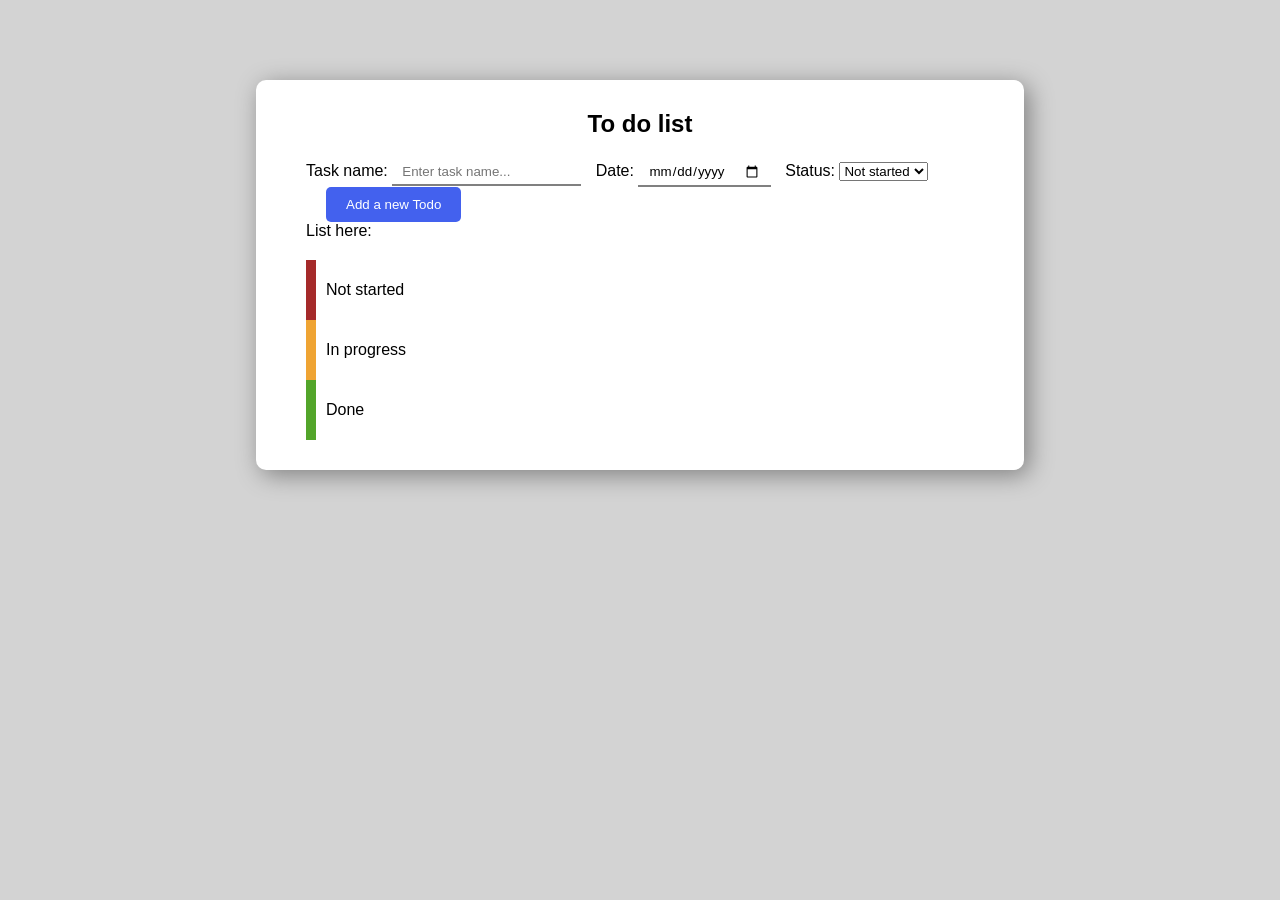
==== index.html @ 072dda9a "Todolist, but not completed" ====
<!DOCTYPE html>
<html lang="en">
  <head>
    <meta charset="UTF-8" />
    <meta http-equiv="X-UA-Compatible" content="IE=edge" />
    <meta name="viewport" content="width=device-width, initial-scale=1.0" />
    <link rel="stylesheet" href="style.css">
    <title>To do list</title>
  </head>
  <body>
    <section class="section">
    <h1 class="title">To do list</h1>
    <form action="">
      <label for="">Task name:</label>
      <input type="text" id="input-text" placeholder="Enter task name...">
      <label for="">Date:</label>
      <input type="date" id="input-date">
      <label for="">Status:</label>
      <select name="" id="input-option">
        <option value="Not started">Not started</option>
        <option value="In progress">In progress</option>
        <option value="Done">Done</option>
      </select>
      <input type="submit" name="" id="btn" value="Add a new Todo">
    </form>
    <label>List here:</label>
    <div id="box1">
      <p id="not-start-box"></p>
      <p id="not-start">Not started</p>
    </div>
    <div id="box2">
      <p id="in-prog-box"></p>
      <p id="in-prog">In progress</p>
    </div>
    <div id="box3">
      <p id="done-box"></p>
      <p id="done">Done</p>
    </div>
  </section>
  </body>
  <script src="javascript.js"></script>
</html>
---- style.css ----
*{
  margin: 0;
  box-sizing: border-box;
  font-family: sans-serif;
}
body{
  background-color: lightgray;
  display: flex;
  justify-content: center;
}
.title{
  text-align: center;
  margin-bottom: 20px;
}
.section{
  margin-top: 5rem;
  background-color: #fff;
  box-shadow: 5px 5px 25px gray ;
  padding: 30px 50px;
  border-radius: 10px;
  width: 60%;
}
#box1{
  display: flex;
  align-items: center;
  margin-top: 20px;
}
#not-start-box{
  width: 10px;
  height: 60px;
  background-color: brown;
  margin-right: 10px;
}

#box2{
  display: flex;
  align-items: center;
}
#in-prog-box{
  width: 10px;
  height: 60px;
  background-color: rgb(239, 164, 51);
  margin-right: 10px;
}

#box3{
  display: flex;
  align-items: center;
}
#done-box{
  width: 10px;
  height: 60px;
  background-color: rgb(83, 165, 42);
  margin-right: 10px;
}

.del-btn{
  background-color: rgb(214, 33, 33);
  padding: 7px 20px;
  border: none;
  border-radius: 5px;
  color: #fff;
  transition: .2s ease-in-out;
  cursor: pointer;
  margin-left: 10px;
}
.del-btn:hover{
  background-color: brown;
}

#new-start{
  display: flex;
  height: 60px;
  width: 55%;
  background-color: #fff;
  align-items: center;
  border-radius: 10px;
}
#input-text{
  border: none;
  outline: none;
  border-bottom: 2px solid gray;
  margin-right: 10px;
  padding: 5px 10px;
}
#input-date{
  border: none;
  outline: none;
  border-bottom: 2px solid gray;
  margin-right: 10px;
  padding: 5px 10px;
}
#btn{
  background-color:#4361ee ;
  color: #fff;
  border: none;
  border-radius: 5px;
  padding: 10px 20px;
  margin-left: 20px;
  cursor: pointer;
  transition: .3s ease-in-out;
}
#btn:hover{
  background-color: #3a0ca3;
}
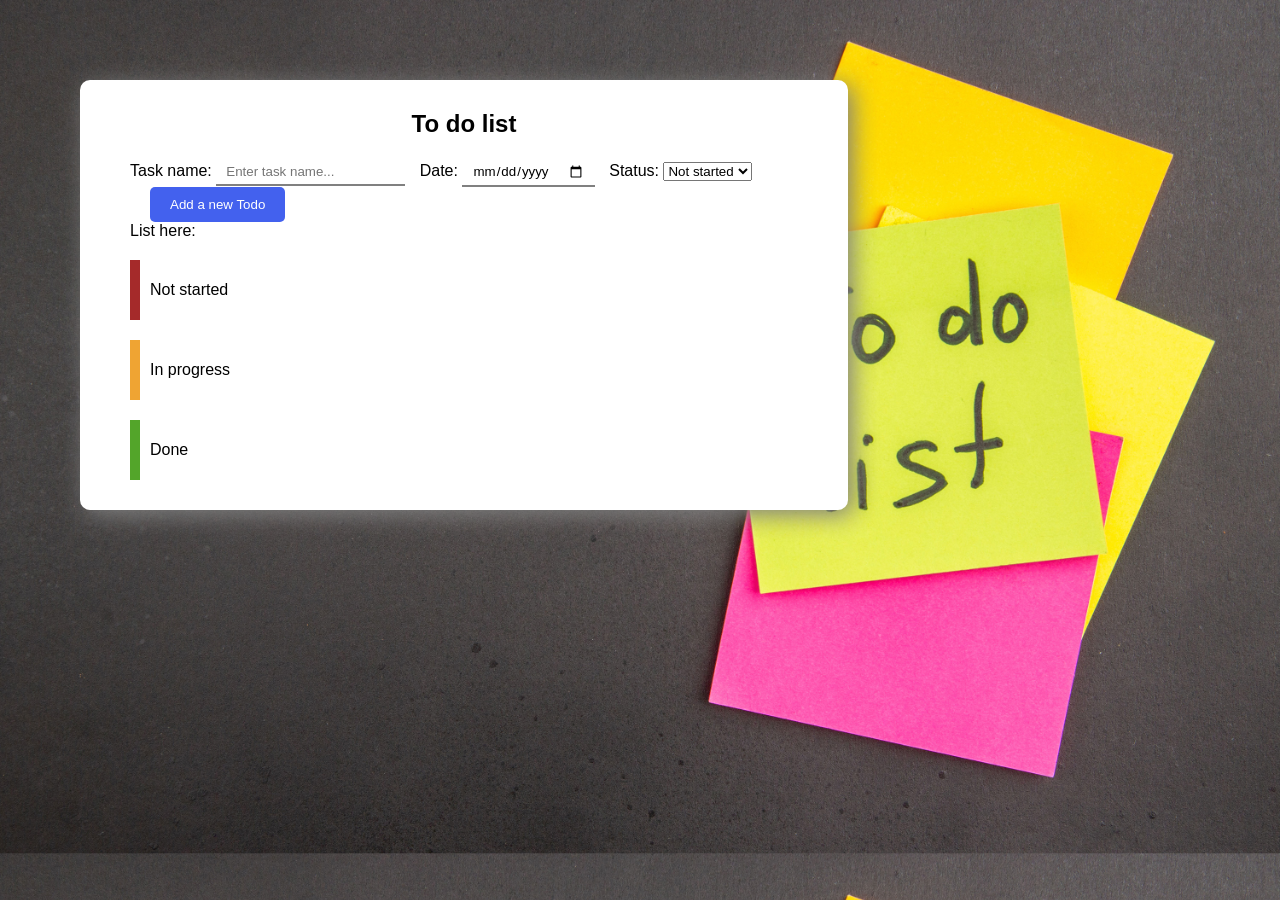
==== commit aa312c4b: "completed todoList task" ====
--- a/index.html
+++ b/index.html
@@ -4,39 +4,38 @@
     <meta charset="UTF-8" />
     <meta http-equiv="X-UA-Compatible" content="IE=edge" />
     <meta name="viewport" content="width=device-width, initial-scale=1.0" />
-    <link rel="stylesheet" href="style.css">
+    <link rel="stylesheet" href="style.css" />
     <title>To do list</title>
   </head>
   <body>
     <section class="section">
-    <h1 class="title">To do list</h1>
-    <form action="">
-      <label for="">Task name:</label>
-      <input type="text" id="input-text" placeholder="Enter task name...">
-      <label for="">Date:</label>
-      <input type="date" id="input-date">
-      <label for="">Status:</label>
-      <select name="" id="input-option">
-        <option value="Not started">Not started</option>
-        <option value="In progress">In progress</option>
-        <option value="Done">Done</option>
-      </select>
-      <input type="submit" name="" id="btn" value="Add a new Todo">
-    </form>
-    <label>List here:</label>
-    <div id="box1">
-      <p id="not-start-box"></p>
-      <p id="not-start">Not started</p>
-    </div>
-    <div id="box2">
-      <p id="in-prog-box"></p>
-      <p id="in-prog">In progress</p>
-    </div>
-    <div id="box3">
-      <p id="done-box"></p>
-      <p id="done">Done</p>
-    </div>
-  </section>
+      <h1 class="title">To do list</h1>
+      <form action="">
+        <label>Task name:</label>
+        <input type="text" id="input-text" placeholder="Enter task name..." />
+        <label>Date:</label>
+        <input type="date" id="input-date" />
+        <label>Status:</label>
+        <select name="" id="input-status">
+          <option value="not-started">Not started</option>
+          <option value="in-progress">In progress</option>
+          <option value="done">Done</option>
+        </select>
+        <input type="submit" id="btn" value="Add a new Todo" />
+      </form>
+      <label>List here:</label>
+
+      <div id="todoList"></div>
+      <div id="box1">
+        <p id="not-start">Not started</p>
+      </div>
+      <div id="box2">
+        <p id="in-prog">In progress</p>
+      </div>
+      <div id="box3">
+        <p id="done">Done</p>
+      </div>
+    </section>
   </body>
   <script src="javascript.js"></script>
 </html>
--- a/style.css
+++ b/style.css
@@ -5,8 +5,9 @@
 }
 body{
   background-color: lightgray;
-  display: flex;
-  justify-content: center;
+  background-image: url('./img/back.jpg');
+  background-size: cover;
+
 }
 .title{
   text-align: center;
@@ -19,39 +20,33 @@
   padding: 30px 50px;
   border-radius: 10px;
   width: 60%;
+  margin-left: 5rem;
 }
 #box1{
   display: flex;
+  height: 60px;
   align-items: center;
   margin-top: 20px;
-}
-#not-start-box{
-  width: 10px;
-  height: 60px;
-  background-color: brown;
-  margin-right: 10px;
+  border-left:10px solid brown;
+  padding-left: 10px;
 }
 
 #box2{
   display: flex;
+  height: 60px;
   align-items: center;
-}
-#in-prog-box{
-  width: 10px;
-  height: 60px;
-  background-color: rgb(239, 164, 51);
-  margin-right: 10px;
+  margin-top: 20px;
+  border-left:10px solid rgb(239, 164, 51);
+  padding-left: 10px;
 }
 
 #box3{
   display: flex;
+  height: 60px;
   align-items: center;
-}
-#done-box{
-  width: 10px;
-  height: 60px;
-  background-color: rgb(83, 165, 42);
-  margin-right: 10px;
+  margin-top: 20px;
+  border-left:10px solid  rgb(83, 165, 42);
+  padding-left: 10px;
 }
 
 .del-btn{
@@ -102,4 +97,44 @@
 }
 #btn:hover{
   background-color: #3a0ca3;
+}
+.not-started{
+  display: flex;
+  width:fit-content;
+  height: 60px;
+  align-items: center;
+  margin-top: 20px;
+  padding:0 20px;
+  border-top: 2px solid lightgray;
+  border-right: 2px solid lightgray;
+  border-bottom: 2px solid lightgray;
+  border-radius: 0 15px 15px 0;
+  border-left:10px solid brown;
+}
+
+.in-progress{
+  display: flex;
+  width:fit-content;
+  height: 60px;
+  align-items: center;
+  margin-top: 20px;
+  padding:0 20px;
+  border-top: 2px solid lightgray;
+  border-right: 2px solid lightgray;
+  border-bottom: 2px solid lightgray;
+  border-radius: 0 15px 15px 0;
+  border-left:10px solid rgb(239, 164, 51);
+}
+.done{
+  display: flex;
+  width:fit-content;
+  height: 60px;
+  align-items: center;
+  margin-top: 20px;
+  padding:0 20px;
+  border-top: 2px solid lightgray;
+  border-right: 2px solid lightgray;
+  border-bottom: 2px solid lightgray;
+  border-radius: 0 15px 15px 0;
+  border-left:10px solid rgb(83, 165, 42);
 }
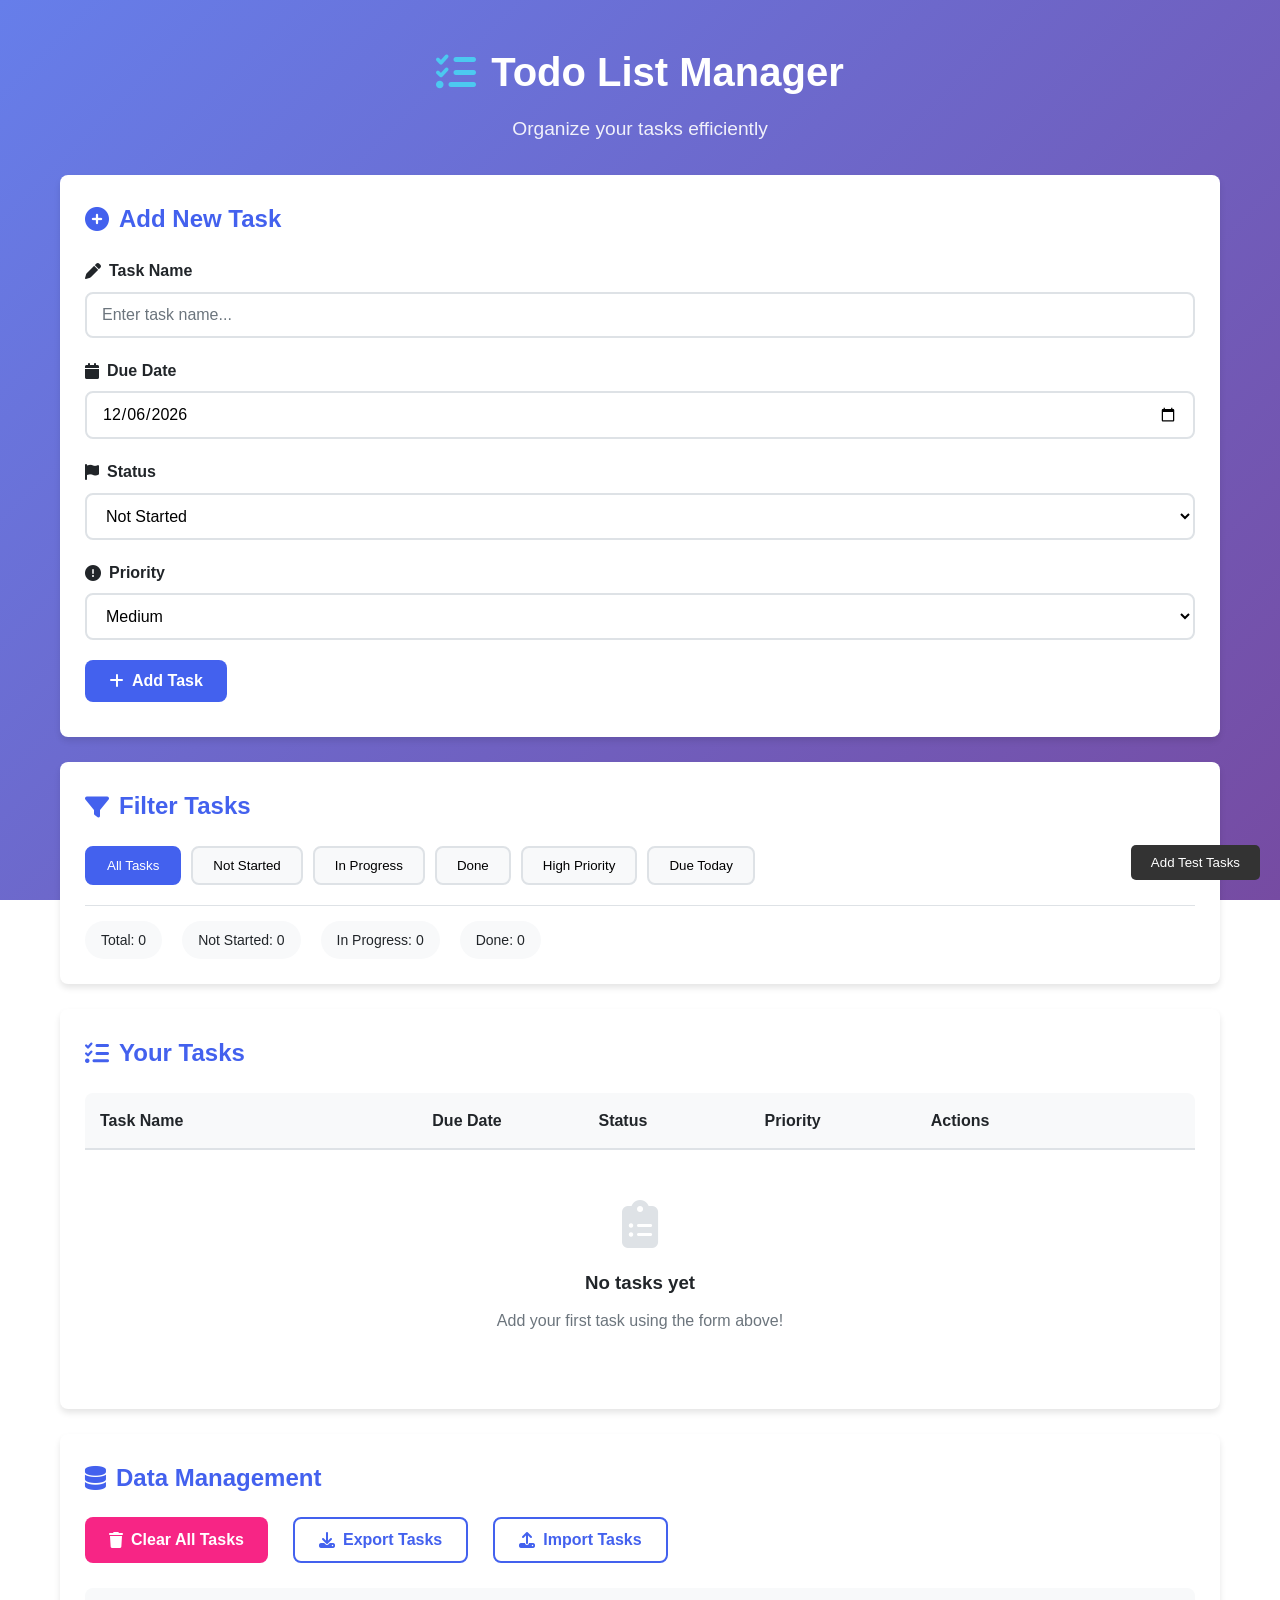
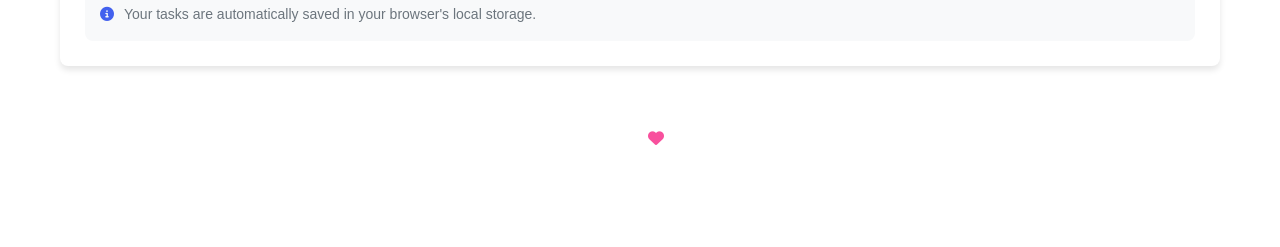
==== commit c5194962: "upgrade app by adding more features" ====
--- a/index.html
+++ b/index.html
@@ -1,41 +1,184 @@
-<!DOCTYPE html>
+<!doctype html>
 <html lang="en">
   <head>
     <meta charset="UTF-8" />
     <meta http-equiv="X-UA-Compatible" content="IE=edge" />
     <meta name="viewport" content="width=device-width, initial-scale=1.0" />
     <link rel="stylesheet" href="style.css" />
-    <title>To do list</title>
+    <link
+      rel="stylesheet"
+      href="https://cdnjs.cloudflare.com/ajax/libs/font-awesome/6.4.0/css/all.min.css"
+    />
+    <title>Todo List Manager</title>
   </head>
   <body>
-    <section class="section">
-      <h1 class="title">To do list</h1>
-      <form action="">
-        <label>Task name:</label>
-        <input type="text" id="input-text" placeholder="Enter task name..." />
-        <label>Date:</label>
-        <input type="date" id="input-date" />
-        <label>Status:</label>
-        <select name="" id="input-status">
-          <option value="not-started">Not started</option>
-          <option value="in-progress">In progress</option>
-          <option value="done">Done</option>
-        </select>
-        <input type="submit" id="btn" value="Add a new Todo" />
-      </form>
-      <label>List here:</label>
+    <div class="container">
+      <header class="header">
+        <h1 class="title"><i class="fas fa-tasks"></i> Todo List Manager</h1>
+        <p class="subtitle">Organize your tasks efficiently</p>
+      </header>
 
-      <div id="todoList"></div>
-      <div id="box1">
-        <p id="not-start">Not started</p>
+      <main class="main-content">
+        <section class="input-section card">
+          <h2><i class="fas fa-plus-circle"></i> Add New Task</h2>
+          <form id="todo-form">
+            <div class="form-group">
+              <label for="input-text"
+                ><i class="fas fa-pen"></i> Task Name</label
+              >
+              <input
+                type="text"
+                id="input-text"
+                placeholder="Enter task name..."
+                required
+              />
+            </div>
+
+            <div class="form-group">
+              <label for="input-date"
+                ><i class="fas fa-calendar"></i> Due Date</label
+              >
+              <input type="date" id="input-date" required />
+            </div>
+
+            <div class="form-group">
+              <label for="input-status"
+                ><i class="fas fa-flag"></i> Status</label
+              >
+              <select id="input-status">
+                <option value="not-started">Not Started</option>
+                <option value="in-progress">In Progress</option>
+                <option value="done">Done</option>
+              </select>
+            </div>
+
+            <div class="form-group">
+              <label for="input-priority"
+                ><i class="fas fa-exclamation-circle"></i> Priority</label
+              >
+              <select id="input-priority">
+                <option value="low">Low</option>
+                <option value="medium" selected>Medium</option>
+                <option value="high">High</option>
+              </select>
+            </div>
+
+            <button type="submit" id="btn-add" class="btn btn-primary">
+              <i class="fas fa-plus"></i> Add Task
+            </button>
+            <button
+              type="button"
+              id="btn-update"
+              class="btn btn-secondary"
+              style="display: none"
+            >
+              <i class="fas fa-save"></i> Update Task
+            </button>
+            <button
+              type="button"
+              id="btn-cancel"
+              class="btn btn-outline"
+              style="display: none"
+            >
+              <i class="fas fa-times"></i> Cancel
+            </button>
+          </form>
+        </section>
+
+        <section class="filters-section card">
+          <h2><i class="fas fa-filter"></i> Filter Tasks</h2>
+          <div class="filter-buttons">
+            <button class="filter-btn active" data-filter="all">
+              All Tasks
+            </button>
+            <button class="filter-btn" data-filter="not-started">
+              Not Started
+            </button>
+            <button class="filter-btn" data-filter="in-progress">
+              In Progress
+            </button>
+            <button class="filter-btn" data-filter="done">Done</button>
+            <button class="filter-btn" data-filter="high">High Priority</button>
+            <button class="filter-btn" data-filter="today">Due Today</button>
+          </div>
+          <div class="stats">
+            <span id="total-tasks">Total: 0</span>
+            <span id="not-started-count">Not Started: 0</span>
+            <span id="in-progress-count">In Progress: 0</span>
+            <span id="done-count">Done: 0</span>
+          </div>
+        </section>
+
+        <section class="tasks-section card">
+          <h2><i class="fas fa-list-check"></i> Your Tasks</h2>
+          <div class="tasks-container">
+            <div class="tasks-header">
+              <div class="task-header-item">Task Name</div>
+              <div class="task-header-item">Due Date</div>
+              <div class="task-header-item">Status</div>
+              <div class="task-header-item">Priority</div>
+              <div class="task-header-item">Actions</div>
+            </div>
+            <div id="todoList" class="tasks-list">
+              <!-- Tasks will be dynamically inserted here -->
+            </div>
+          </div>
+
+          <div class="empty-state" id="empty-state">
+            <i class="fas fa-clipboard-list fa-3x"></i>
+            <h3>No tasks yet</h3>
+            <p>Add your first task using the form above!</p>
+          </div>
+        </section>
+
+        <section class="storage-section card">
+          <h2><i class="fas fa-database"></i> Data Management</h2>
+          <div class="storage-controls">
+            <button id="btn-clear-all" class="btn btn-danger">
+              <i class="fas fa-trash"></i> Clear All Tasks
+            </button>
+            <button id="btn-export" class="btn btn-outline">
+              <i class="fas fa-download"></i> Export Tasks
+            </button>
+            <button id="btn-import" class="btn btn-outline">
+              <i class="fas fa-upload"></i> Import Tasks
+            </button>
+          </div>
+          <p class="storage-info">
+            <i class="fas fa-info-circle"></i> Your tasks are automatically
+            saved in your browser's local storage.
+          </p>
+        </section>
+      </main>
+
+      <footer class="footer">
+        <p>
+          Todo List App &copy; 2023 | Created with
+          <i class="fas fa-heart"></i> using HTML, CSS & JavaScript
+        </p>
+        <p>Tasks stored locally in your browser</p>
+      </footer>
+    </div>
+
+    <!-- Import Modal -->
+    <div id="import-modal" class="modal">
+      <div class="modal-content">
+        <span class="close">&times;</span>
+        <h2><i class="fas fa-upload"></i> Import Tasks</h2>
+        <p>Paste your exported tasks JSON data:</p>
+        <textarea
+          id="import-data"
+          placeholder="Paste JSON data here..."
+        ></textarea>
+        <div class="modal-buttons">
+          <button id="btn-confirm-import" class="btn btn-primary">
+            Import
+          </button>
+          <button id="btn-cancel-import" class="btn btn-outline">Cancel</button>
+        </div>
       </div>
-      <div id="box2">
-        <p id="in-prog">In progress</p>
-      </div>
-      <div id="box3">
-        <p id="done">Done</p>
-      </div>
-    </section>
+    </div>
+
+    <script src="javascript.js"></script>
   </body>
-  <script src="javascript.js"></script>
 </html>
--- a/style.css
+++ b/style.css
@@ -1,140 +1,565 @@
-*{
+/* Reset and Base Styles */
+* {
   margin: 0;
+  padding: 0;
   box-sizing: border-box;
-  font-family: sans-serif;
-}
-body{
-  background-color: lightgray;
-  background-image: url('./img/back.jpg');
-  background-size: cover;
-
-}
-.title{
+  font-family: "Segoe UI", Tahoma, Geneva, Verdana, sans-serif;
+}
+
+:root {
+  --primary-color: #4361ee;
+  --primary-dark: #3a0ca3;
+  --secondary-color: #7209b7;
+  --success-color: #4cc9f0;
+  --danger-color: #f72585;
+  --warning-color: #ff9e00;
+  --light-color: #f8f9fa;
+  --dark-color: #212529;
+  --gray-color: #6c757d;
+  --border-color: #dee2e6;
+  --shadow: 0 4px 6px rgba(0, 0, 0, 0.1);
+  --shadow-lg: 0 10px 15px rgba(0, 0, 0, 0.1);
+  --border-radius: 8px;
+  --transition: all 0.3s ease;
+}
+
+body {
+  background: linear-gradient(135deg, #667eea 0%, #764ba2 100%);
+  background-attachment: fixed;
+  color: var(--dark-color);
+  line-height: 1.6;
+  min-height: 100vh;
+  padding: 20px;
+}
+
+/* Container */
+.container {
+  max-width: 1200px;
+  margin: 0 auto;
+  padding: 20px;
+}
+
+/* Header */
+.header {
   text-align: center;
+  margin-bottom: 30px;
+  color: white;
+}
+
+.title {
+  font-size: 2.5rem;
+  margin-bottom: 10px;
+  display: flex;
+  align-items: center;
+  justify-content: center;
+  gap: 15px;
+}
+
+.title i {
+  color: var(--success-color);
+}
+
+.subtitle {
+  font-size: 1.2rem;
+  opacity: 0.9;
   margin-bottom: 20px;
 }
-.section{
-  margin-top: 5rem;
-  background-color: #fff;
-  box-shadow: 5px 5px 25px gray ;
-  padding: 30px 50px;
-  border-radius: 10px;
-  width: 60%;
-  margin-left: 5rem;
-}
-#box1{
-  display: flex;
-  height: 60px;
-  align-items: center;
+
+/* Card */
+.card {
+  background: white;
+  border-radius: var(--border-radius);
+  box-shadow: var(--shadow);
+  padding: 25px;
+  margin-bottom: 25px;
+  transition: var(--transition);
+}
+
+.card:hover {
+  box-shadow: var(--shadow-lg);
+  transform: translateY(-2px);
+}
+
+.card h2 {
+  color: var(--primary-color);
+  margin-bottom: 20px;
+  display: flex;
+  align-items: center;
+  gap: 10px;
+  font-size: 1.5rem;
+}
+
+/* Form */
+.form-group {
+  margin-bottom: 20px;
+}
+
+.form-group label {
+  display: block;
+  margin-bottom: 8px;
+  font-weight: 600;
+  color: var(--dark-color);
+  display: flex;
+  align-items: center;
+  gap: 8px;
+}
+
+.form-group input,
+.form-group select {
+  width: 100%;
+  padding: 12px 15px;
+  border: 2px solid var(--border-color);
+  border-radius: var(--border-radius);
+  font-size: 16px;
+  transition: var(--transition);
+  background: white;
+}
+
+.form-group input:focus,
+.form-group select:focus {
+  outline: none;
+  border-color: var(--primary-color);
+  box-shadow: 0 0 0 3px rgba(67, 97, 238, 0.2);
+}
+
+.form-group input::placeholder {
+  color: var(--gray-color);
+}
+
+/* Buttons */
+.btn {
+  padding: 12px 24px;
+  border: none;
+  border-radius: var(--border-radius);
+  font-size: 16px;
+  font-weight: 600;
+  cursor: pointer;
+  transition: var(--transition);
+  display: inline-flex;
+  align-items: center;
+  justify-content: center;
+  gap: 8px;
+  margin-right: 10px;
+  margin-bottom: 10px;
+}
+
+.btn-primary {
+  background-color: var(--primary-color);
+  color: white;
+}
+
+.btn-primary:hover {
+  background-color: var(--primary-dark);
+  transform: translateY(-2px);
+}
+
+.btn-secondary {
+  background-color: var(--secondary-color);
+  color: white;
+}
+
+.btn-secondary:hover {
+  background-color: #5a08a3;
+  transform: translateY(-2px);
+}
+
+.btn-danger {
+  background-color: var(--danger-color);
+  color: white;
+}
+
+.btn-danger:hover {
+  background-color: #d1146a;
+  transform: translateY(-2px);
+}
+
+.btn-outline {
+  background-color: transparent;
+  color: var(--primary-color);
+  border: 2px solid var(--primary-color);
+}
+
+.btn-outline:hover {
+  background-color: var(--primary-color);
+  color: white;
+  transform: translateY(-2px);
+}
+
+.btn-sm {
+  padding: 6px 12px;
+  font-size: 14px;
+  margin: 0 4px;
+}
+
+/* Filters Section */
+.filter-buttons {
+  display: flex;
+  flex-wrap: wrap;
+  gap: 10px;
+  margin-bottom: 20px;
+}
+
+.filter-btn {
+  padding: 10px 20px;
+  background-color: var(--light-color);
+  border: 2px solid var(--border-color);
+  border-radius: var(--border-radius);
+  cursor: pointer;
+  transition: var(--transition);
+  font-weight: 500;
+}
+
+.filter-btn:hover {
+  background-color: var(--primary-color);
+  color: white;
+  border-color: var(--primary-color);
+}
+
+.filter-btn.active {
+  background-color: var(--primary-color);
+  color: white;
+  border-color: var(--primary-color);
+}
+
+.stats {
+  display: flex;
+  flex-wrap: wrap;
+  gap: 20px;
+  margin-top: 15px;
+  padding-top: 15px;
+  border-top: 1px solid var(--border-color);
+}
+
+.stats span {
+  background-color: var(--light-color);
+  padding: 8px 16px;
+  border-radius: 20px;
+  font-weight: 500;
+  font-size: 14px;
+}
+
+/* Tasks Section */
+.tasks-container {
+  overflow-x: auto;
+}
+
+.tasks-header {
+  display: grid;
+  grid-template-columns: 2fr 1fr 1fr 1fr 1.5fr;
+  background-color: var(--light-color);
+  padding: 15px;
+  border-radius: var(--border-radius) var(--border-radius) 0 0;
+  font-weight: 600;
+  color: var(--dark-color);
+  border-bottom: 2px solid var(--border-color);
+}
+
+.tasks-list {
+  min-height: 200px;
+}
+
+.task-item {
+  display: grid;
+  grid-template-columns: 2fr 1fr 1fr 1fr 1.5fr;
+  padding: 15px;
+  border-bottom: 1px solid var(--border-color);
+  align-items: center;
+  transition: var(--transition);
+}
+
+.task-item:hover {
+  background-color: rgba(67, 97, 238, 0.05);
+}
+
+.task-item:last-child {
+  border-bottom: none;
+}
+
+.task-name {
+  font-weight: 500;
+  display: flex;
+  align-items: center;
+  gap: 10px;
+}
+
+.task-name i {
+  color: var(--gray-color);
+}
+
+.task-date {
+  color: var(--gray-color);
+  font-size: 14px;
+}
+
+.task-status {
+  padding: 6px 12px;
+  border-radius: 20px;
+  font-size: 14px;
+  font-weight: 500;
+  text-align: center;
+  width: fit-content;
+}
+
+.status-not-started {
+  background-color: #ffcdd2;
+  color: #c62828;
+}
+
+.status-in-progress {
+  background-color: #fff3cd;
+  color: #856404;
+}
+
+.status-done {
+  background-color: #d4edda;
+  color: #155724;
+}
+
+.task-priority {
+  padding: 6px 12px;
+  border-radius: 20px;
+  font-size: 14px;
+  font-weight: 500;
+  text-align: center;
+  width: fit-content;
+}
+
+.priority-low {
+  background-color: #e8f5e9;
+  color: #2e7d32;
+}
+
+.priority-medium {
+  background-color: #fff3e0;
+  color: #ef6c00;
+}
+
+.priority-high {
+  background-color: #ffebee;
+  color: #d32f2f;
+}
+
+.task-actions {
+  display: flex;
+  gap: 8px;
+  flex-wrap: wrap;
+}
+
+/* Empty State */
+.empty-state {
+  text-align: center;
+  padding: 50px 20px;
+  color: var(--gray-color);
+}
+
+.empty-state i {
+  margin-bottom: 20px;
+  color: var(--border-color);
+}
+
+.empty-state h3 {
+  margin-bottom: 10px;
+  color: var(--dark-color);
+}
+
+/* Storage Section */
+.storage-controls {
+  display: flex;
+  flex-wrap: wrap;
+  gap: 15px;
+  margin-bottom: 15px;
+}
+
+.storage-info {
+  background-color: var(--light-color);
+  padding: 15px;
+  border-radius: var(--border-radius);
+  font-size: 14px;
+  color: var(--gray-color);
+  display: flex;
+  align-items: center;
+  gap: 10px;
+}
+
+.storage-info i {
+  color: var(--primary-color);
+}
+
+/* Footer */
+.footer {
+  text-align: center;
+  margin-top: 40px;
+  color: white;
+  padding: 20px;
+  opacity: 0.8;
+}
+
+.footer p {
+  margin-bottom: 5px;
+}
+
+.footer i {
+  color: var(--danger-color);
+}
+
+/* Modal */
+.modal {
+  display: none;
+  position: fixed;
+  z-index: 1000;
+  left: 0;
+  top: 0;
+  width: 100%;
+  height: 100%;
+  background-color: rgba(0, 0, 0, 0.5);
+  justify-content: center;
+  align-items: center;
+}
+
+.modal-content {
+  background-color: white;
+  padding: 30px;
+  border-radius: var(--border-radius);
+  width: 90%;
+  max-width: 500px;
+  box-shadow: var(--shadow-lg);
+  position: relative;
+}
+
+.close {
+  position: absolute;
+  right: 20px;
+  top: 15px;
+  font-size: 28px;
+  cursor: pointer;
+  color: var(--gray-color);
+}
+
+.close:hover {
+  color: var(--dark-color);
+}
+
+.modal-buttons {
+  display: flex;
+  gap: 10px;
   margin-top: 20px;
-  border-left:10px solid brown;
-  padding-left: 10px;
-}
-
-#box2{
-  display: flex;
-  height: 60px;
-  align-items: center;
-  margin-top: 20px;
-  border-left:10px solid rgb(239, 164, 51);
-  padding-left: 10px;
-}
-
-#box3{
-  display: flex;
-  height: 60px;
-  align-items: center;
-  margin-top: 20px;
-  border-left:10px solid  rgb(83, 165, 42);
-  padding-left: 10px;
-}
-
-.del-btn{
-  background-color: rgb(214, 33, 33);
-  padding: 7px 20px;
-  border: none;
-  border-radius: 5px;
-  color: #fff;
-  transition: .2s ease-in-out;
-  cursor: pointer;
-  margin-left: 10px;
-}
-.del-btn:hover{
-  background-color: brown;
-}
-
-#new-start{
-  display: flex;
-  height: 60px;
-  width: 55%;
-  background-color: #fff;
-  align-items: center;
-  border-radius: 10px;
-}
-#input-text{
-  border: none;
-  outline: none;
-  border-bottom: 2px solid gray;
-  margin-right: 10px;
-  padding: 5px 10px;
-}
-#input-date{
-  border: none;
-  outline: none;
-  border-bottom: 2px solid gray;
-  margin-right: 10px;
-  padding: 5px 10px;
-}
-#btn{
-  background-color:#4361ee ;
-  color: #fff;
-  border: none;
-  border-radius: 5px;
-  padding: 10px 20px;
-  margin-left: 20px;
-  cursor: pointer;
-  transition: .3s ease-in-out;
-}
-#btn:hover{
-  background-color: #3a0ca3;
-}
-.not-started{
-  display: flex;
-  width:fit-content;
-  height: 60px;
-  align-items: center;
-  margin-top: 20px;
-  padding:0 20px;
-  border-top: 2px solid lightgray;
-  border-right: 2px solid lightgray;
-  border-bottom: 2px solid lightgray;
-  border-radius: 0 15px 15px 0;
-  border-left:10px solid brown;
-}
-
-.in-progress{
-  display: flex;
-  width:fit-content;
-  height: 60px;
-  align-items: center;
-  margin-top: 20px;
-  padding:0 20px;
-  border-top: 2px solid lightgray;
-  border-right: 2px solid lightgray;
-  border-bottom: 2px solid lightgray;
-  border-radius: 0 15px 15px 0;
-  border-left:10px solid rgb(239, 164, 51);
-}
-.done{
-  display: flex;
-  width:fit-content;
-  height: 60px;
-  align-items: center;
-  margin-top: 20px;
-  padding:0 20px;
-  border-top: 2px solid lightgray;
-  border-right: 2px solid lightgray;
-  border-bottom: 2px solid lightgray;
-  border-radius: 0 15px 15px 0;
-  border-left:10px solid rgb(83, 165, 42);
-}+}
+
+#import-data {
+  width: 100%;
+  height: 150px;
+  padding: 15px;
+  border: 2px solid var(--border-color);
+  border-radius: var(--border-radius);
+  font-family: monospace;
+  font-size: 14px;
+  resize: vertical;
+  margin-top: 10px;
+}
+
+/* Responsive Design */
+@media (max-width: 768px) {
+  .container {
+    padding: 10px;
+  }
+
+  .title {
+    font-size: 2rem;
+  }
+
+  .card {
+    padding: 20px;
+  }
+
+  .tasks-header,
+  .task-item {
+    grid-template-columns: 1fr;
+    gap: 10px;
+  }
+
+  .task-header-item {
+    display: none;
+  }
+
+  .task-item {
+    border: 1px solid var(--border-color);
+    border-radius: var(--border-radius);
+    margin-bottom: 15px;
+    padding: 20px;
+  }
+
+  .filter-buttons {
+    justify-content: center;
+  }
+
+  .stats {
+    justify-content: center;
+  }
+
+  .btn {
+    width: 100%;
+    margin-right: 0;
+  }
+
+  .modal-content {
+    width: 95%;
+    padding: 20px;
+  }
+}
+
+@media (max-width: 480px) {
+  .title {
+    font-size: 1.8rem;
+    flex-direction: column;
+    gap: 10px;
+  }
+
+  .filter-buttons {
+    flex-direction: column;
+  }
+
+  .filter-btn {
+    width: 100%;
+  }
+
+  .storage-controls {
+    flex-direction: column;
+  }
+}
+
+/* Animation for task actions */
+@keyframes fadeIn {
+  from {
+    opacity: 0;
+    transform: translateY(10px);
+  }
+  to {
+    opacity: 1;
+    transform: translateY(0);
+  }
+}
+
+.task-item {
+  animation: fadeIn 0.3s ease-out;
+}
+
+/* Status color indicators */
+.status-indicator {
+  width: 12px;
+  height: 12px;
+  border-radius: 50%;
+  display: inline-block;
+  margin-right: 8px;
+}
+
+.status-not-started .status-indicator {
+  background-color: #c62828;
+}
+
+.status-in-progress .status-indicator {
+  background-color: #ff9800;
+}
+
+.status-done .status-indicator {
+  background-color: #4caf50;
+}
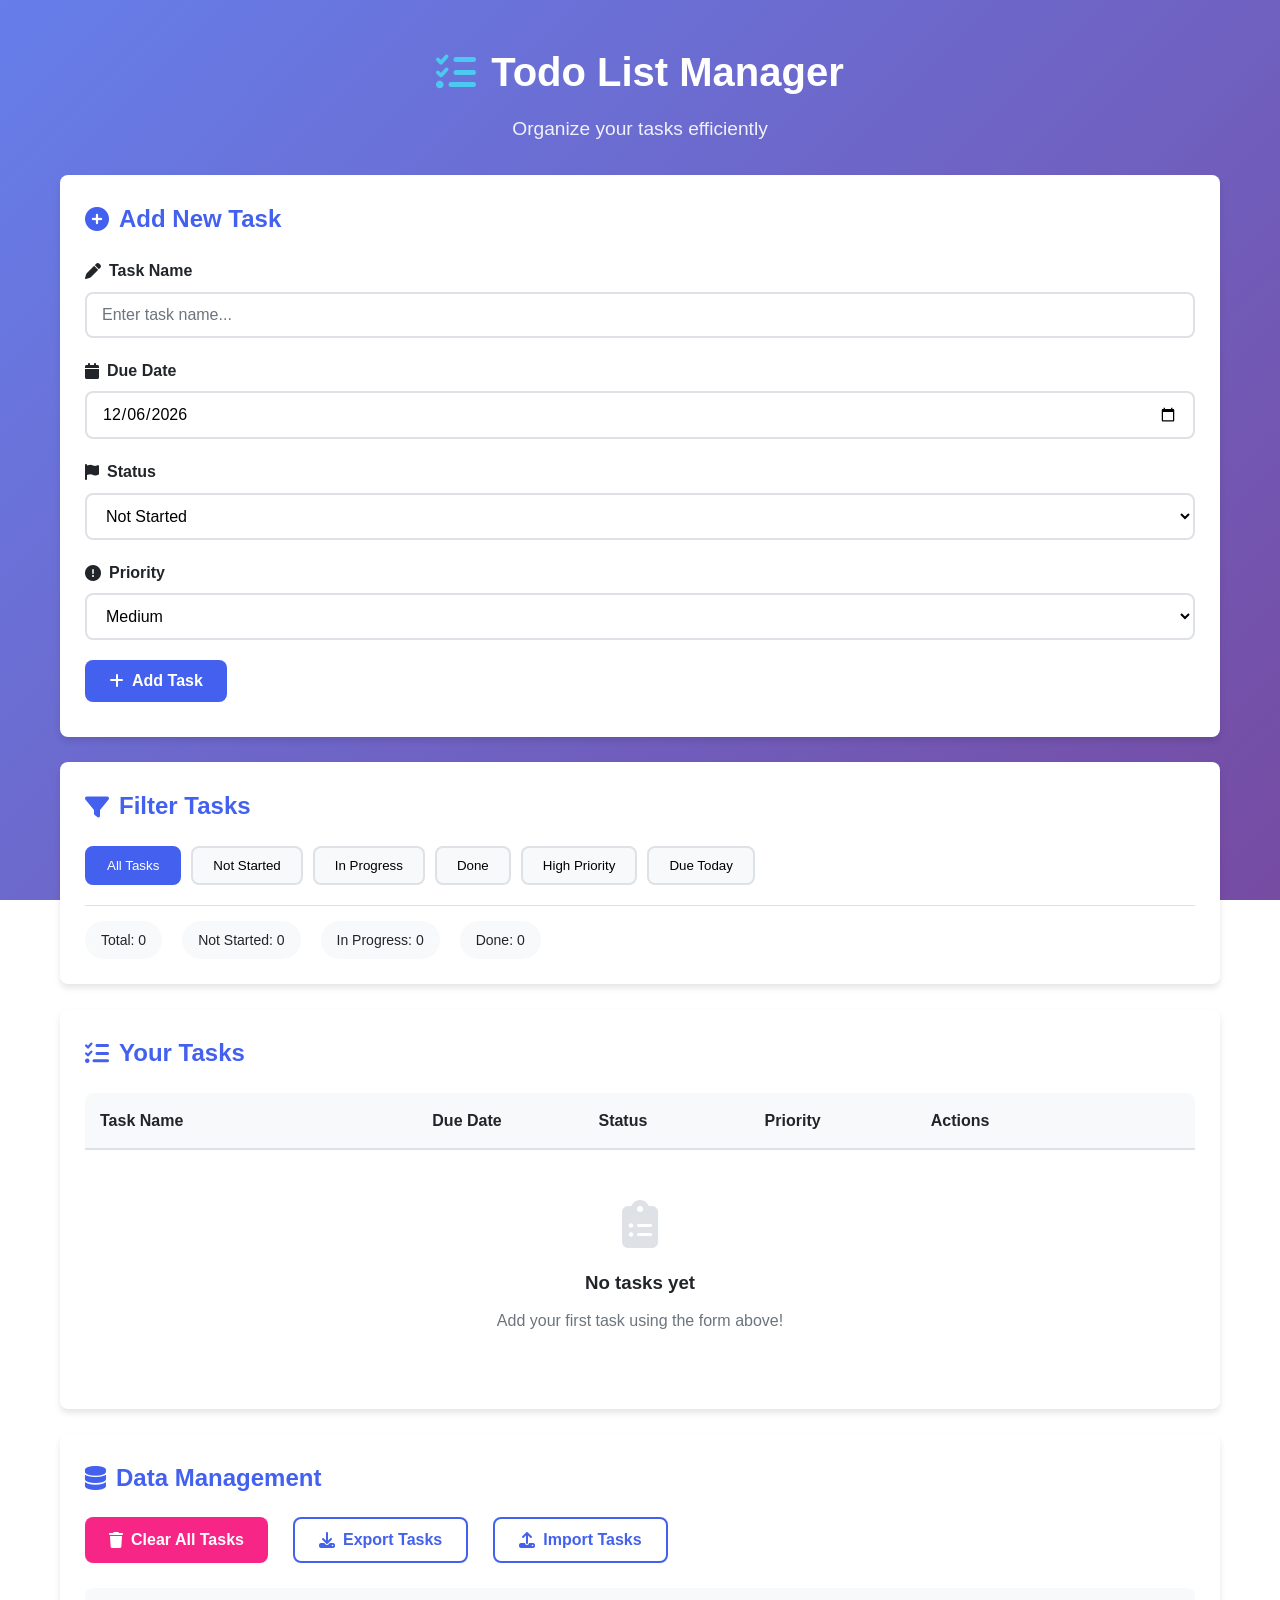
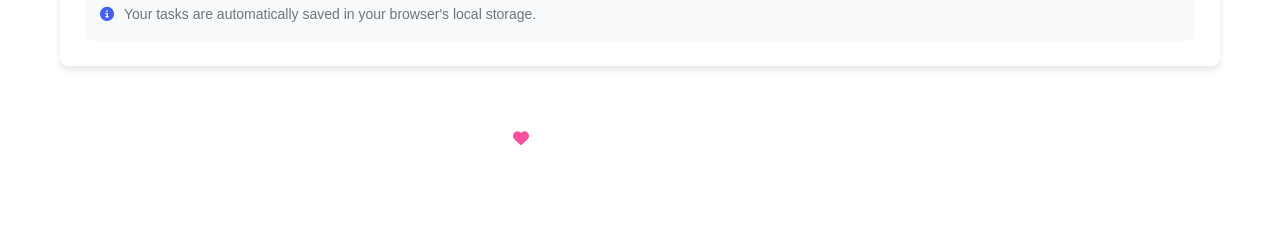
==== commit 004eed8a: "remove test" ====
--- a/index.html
+++ b/index.html
@@ -154,7 +154,8 @@
       <footer class="footer">
         <p>
           Todo List App &copy; 2023 | Created with
-          <i class="fas fa-heart"></i> using HTML, CSS & JavaScript
+          <i class="fas fa-heart"></i> using HTML, CSS & JavaScript |
+          Implemented by Hamidreza Delshad
         </p>
         <p>Tasks stored locally in your browser</p>
       </footer>
